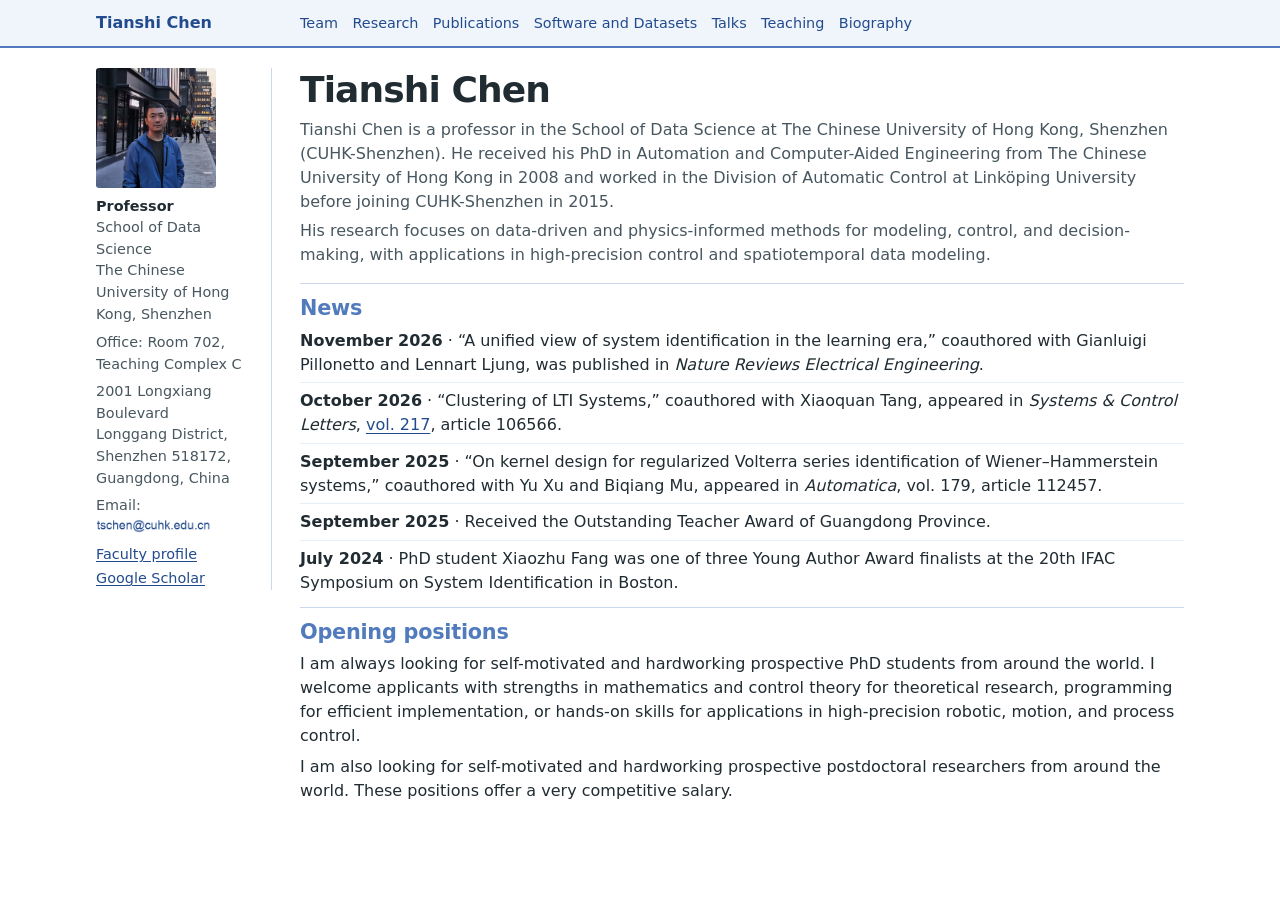
==== index.html @ 9d23c5f7 "Place Talks before Teaching in the site navigation" ====
<!doctype html>
<html lang="en">
<head>
<meta charset="utf-8">
<meta name="viewport" content="width=device-width, initial-scale=1">
<meta name="description" content="Tianshi Chen, Professor at CUHK-Shenzhen. Research in data-driven and physics-informed modeling, control, and decision-making.">
<title>Tianshi Chen | Professor, CUHK-Shenzhen</title>
<link rel="stylesheet" href="styles.css?v=blue-1">
</head>
<body id="top">
<a class="skip" href="#main">Skip to content</a>
<header class="top"><div class="wrap">
<a class="brand" href="#top">Tianshi Chen</a>
<nav aria-label="Main navigation"><a href="team.html">Team</a><a href="research.html">Research</a><a href="publications.html">Publications</a><a href="software-datasets.html">Software and Datasets</a><a href="talks.html">Talks</a><a href="teaching.html">Teaching</a><a href="biography.html">Biography</a></nav>
</div></header>
<div class="wrap page-layout">
<aside class="profile" aria-label="Academic profile">
<img class="portrait" src="portrait.jpg" alt="Tianshi Chen standing on a city street" width="800" height="638">
<div class="profile-details">
<p class="profile-role">Professor</p>
<p>School of Data Science<br>The Chinese University of Hong Kong, Shenzhen</p>
<address class="profile-contact" id="contact">
<p>Office: Room 702, Teaching Complex C</p>
<p class="profile-email">2001 Longxiang Boulevard<br>
Longgang District, Shenzhen 518172,<br>
Guangdong, China</p>
<p class="profile-email">Email: <a href="mailto:tschen@cuhk.edu.cn"><img class="email-image" src="email-address.png?v=blue-1" alt="tschen@cuhk.edu.cn" width="286" height="34"></a></p>
</address>
<div class="profile-links">
<a href="https://sds.cuhk.edu.cn/en/teacher/265">Faculty profile</a>
<a href="https://scholar.google.com/citations?user=CO48-XMAAAAJ">Google Scholar</a>
</div>
</div>
</aside>
<main id="main">
<section class="page-heading" aria-labelledby="name">
<h1 id="name">Tianshi Chen</h1>
<p class="intro">Tianshi Chen is a professor in the School of Data Science at The Chinese University of Hong Kong, Shenzhen (CUHK-Shenzhen). He received his PhD in Automation and Computer-Aided Engineering from The Chinese University of Hong Kong in 2008 and worked in the Division of Automatic Control at Linköping University before joining CUHK-Shenzhen in 2015.</p>
<p>His research focuses on data-driven and physics-informed methods for modeling, control, and decision-making, with applications in high-precision control and spatiotemporal data modeling.</p>
</section>
<section class="section" id="news">
<h2>News</h2>
<ul class="rows">
<li><strong><time datetime="2026-11">November 2026</time></strong> · “A unified view of system identification in the learning era,” coauthored with Gianluigi Pillonetto and Lennart Ljung, was published in <em>Nature Reviews Electrical Engineering</em>.</li>
<li><strong><time datetime="2026-10">October 2026</time></strong> · “Clustering of LTI Systems,” coauthored with Xiaoquan Tang, appeared in <em>Systems &amp; Control Letters</em>, <a href="https://www.sciencedirect.com/journal/systems-and-control-letters/vol/217/suppl/C">vol. 217</a>, article 106566.</li>
<li><strong><time datetime="2025-09">September 2025</time></strong> · “On kernel design for regularized Volterra series identification of Wiener–Hammerstein systems,” coauthored with Yu Xu and Biqiang Mu, appeared in <em>Automatica</em>, vol. 179, article 112457.</li>
<li><strong><time datetime="2025-09">September 2025</time></strong> · Received the Outstanding Teacher Award of Guangdong Province.</li>
<li><strong><time datetime="2024-07">July 2024</time></strong> · PhD student Xiaozhu Fang was one of three Young Author Award finalists at the 20th IFAC Symposium on System Identification in Boston.</li>
</ul>
</section>
<section class="section content" id="opening-positions">
<h2>Opening positions</h2>
<p>I am always looking for self-motivated and hardworking prospective PhD students from around the world. I welcome applicants with strengths in mathematics and control theory for theoretical research, programming for efficient implementation, or hands-on skills for applications in high-precision robotic, motion, and process control.</p>
<p>I am also looking for self-motivated and hardworking prospective postdoctoral researchers from around the world. These positions offer a very competitive salary.</p>
</section>
</main>
</div>
</body>
</html>
---- styles.css ----
:root {
  color-scheme: light;
  --ink: #202c32;
  --muted: #48575f;
  --accent: #224b8d;
  --accent-bright: #527bbd;
  --header: #f0f5fc;
  --line: #c9d8ed;
  --subtle-line: #e7eef7;
  --paper: #fff;
  --sidebar-width: 11rem;
  --column-gap: 1.75rem;
}

* { box-sizing: border-box; }
body {
  margin: 0;
  background: var(--paper);
  color: var(--ink);
  font: 1rem/1.5 system-ui, sans-serif;
}
h1, h2, h3, p { margin: 0; }
h1, h2, h3 { line-height: 1.24; }
h1 { font-size: clamp(1.8rem, 4vw, 2.25rem); letter-spacing: -.025em; }
h2 { font-size: 1.3rem; letter-spacing: -.012em; }
h3 { font-size: 1rem; font-weight: 650; }
a { color: var(--accent); text-underline-offset: .16em; }
a:hover { text-decoration-thickness: 2px; }
a:focus-visible { outline: 2px solid var(--accent); outline-offset: 3px; }
.wrap { width: min(68rem, calc(100% - 2.5rem)); margin-inline: auto; }

.skip {
  position: absolute;
  left: 1rem;
  top: .5rem;
  transform: translateY(-150%);
  padding: .4rem .65rem;
  background: var(--paper);
  z-index: 1;
}
.skip:focus { transform: none; }
.top { background: var(--header); border-bottom: 2px solid var(--accent-bright); }
.top .wrap {
  display: grid;
  align-items: baseline;
  row-gap: .35rem;
  padding-block: .7rem;
}
.brand { justify-self: start; color: var(--accent); font-weight: 750; white-space: nowrap; }
.top a { text-decoration: none; }
nav { display: flex; flex-wrap: wrap; gap: .25rem .9rem; font-size: .9rem; }
nav a:hover, nav a[aria-current="page"] { text-decoration: underline; }
nav a[aria-current="page"] { font-weight: 700; }

.top .wrap, .page-layout {
  grid-template-columns: var(--sidebar-width) minmax(0, 1fr);
  column-gap: var(--column-gap);
}

.page-layout {
  display: grid;
  padding-block: 1.2rem 1.65rem;
}
.profile {
  align-self: start;
  border-inline-end: 1px solid var(--line);
  font-size: .9rem;
  color: var(--muted);
}
.portrait {
  display: block;
  width: 7.5rem;
  height: auto;
  aspect-ratio: 1;
  object-fit: cover;
  object-position: center 43%;
  border-radius: .2rem;
}
.profile-details { margin-top: .5rem; padding-inline-end: 1rem; }
.profile-role { font-weight: 700; color: var(--ink); }
.profile-links { display: flex; flex-wrap: wrap; gap: .15rem .65rem; margin-top: .4rem; }

.page-heading { margin-bottom: 1rem; }
.page-heading p { margin-top: .35rem; color: var(--muted); }
.links { display: flex; flex-wrap: wrap; align-items: baseline; gap: .2rem .8rem; margin-top: .4rem; }
.button { font-weight: 650; }

.section { border-top: 1px solid var(--line); padding-block: .75rem; }
.section h2 { margin-bottom: .4rem; color: var(--accent-bright); }
.content > p + p { margin-top: .45rem; }
.rows p, .meta { color: var(--muted); }
.rows { list-style: none; padding: 0; margin: 0; }
.rows > li { padding-block: .36rem; border-bottom: 1px solid var(--subtle-line); }
.rows > li:first-child { padding-top: 0; }
.rows > li:last-child { padding-bottom: 0; border-bottom: 0; }
.meta { font-size: .9rem; line-height: 1.4; }
.pub { display: grid; grid-template-columns: 2.6rem minmax(0, 1fr); gap: .4rem; }
.year, .numbered-list > li::marker { color: var(--accent); font-variant-numeric: tabular-nums; font-weight: 650; }
.numbered-list { list-style: decimal; padding-inline-start: 2rem; }

@media (max-width: 600px) {
  .wrap { width: calc(100% - 1.5rem); }
  .top .wrap, .page-layout { grid-template-columns: minmax(0, 1fr); }
  .page-layout { row-gap: .9rem; padding-top: .85rem; }
  .profile {
    display: grid;
    grid-template-columns: 4.25rem minmax(0, 1fr);
    gap: .65rem;
    border-inline-end: 0;
    border-bottom: 1px solid var(--line);
    padding: 0 0 .6rem;
  }
  .portrait { width: 100%; }
  .profile-details { margin-top: 0; padding-inline-end: 0; }
}

.research-summary { margin-bottom: .5rem; }

.profile-contact { margin-top: .45rem; font-style: normal; overflow-wrap: anywhere; }

.profile-email { margin-top: .35rem; }

.email-image { width: auto; height: .95em; max-width: 100%; object-fit: contain; vertical-align: -.08em; }
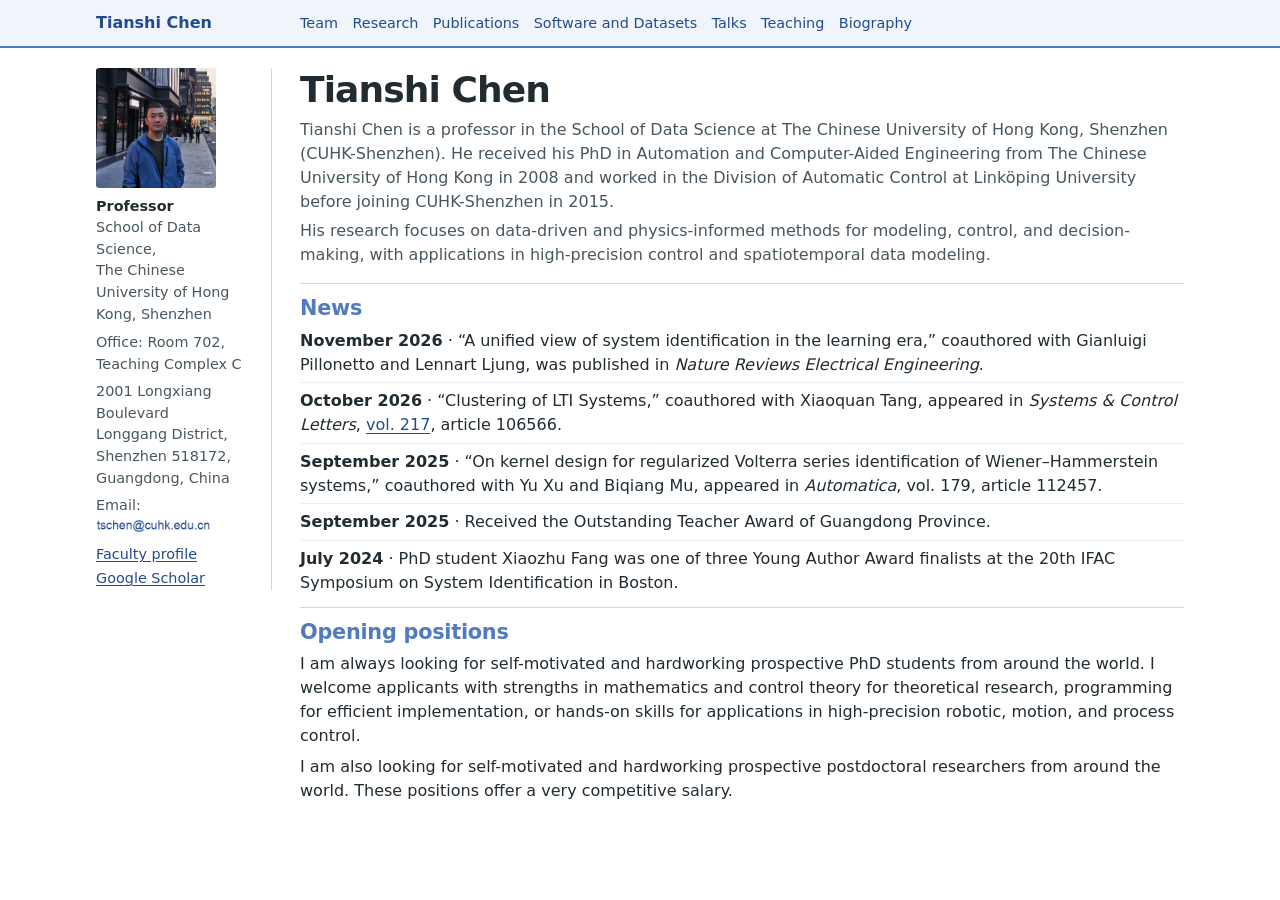
==== commit 062859b9: "Add a comma after School of Data Science in the sidebar" ====
--- a/index.html
+++ b/index.html
@@ -18,7 +18,7 @@
 <img class="portrait" src="portrait.jpg" alt="Tianshi Chen standing on a city street" width="800" height="638">
 <div class="profile-details">
 <p class="profile-role">Professor</p>
-<p>School of Data Science<br>The Chinese University of Hong Kong, Shenzhen</p>
+<p>School of Data Science,<br>The Chinese University of Hong Kong, Shenzhen</p>
 <address class="profile-contact" id="contact">
 <p>Office: Room 702, Teaching Complex C</p>
 <p class="profile-email">2001 Longxiang Boulevard<br>
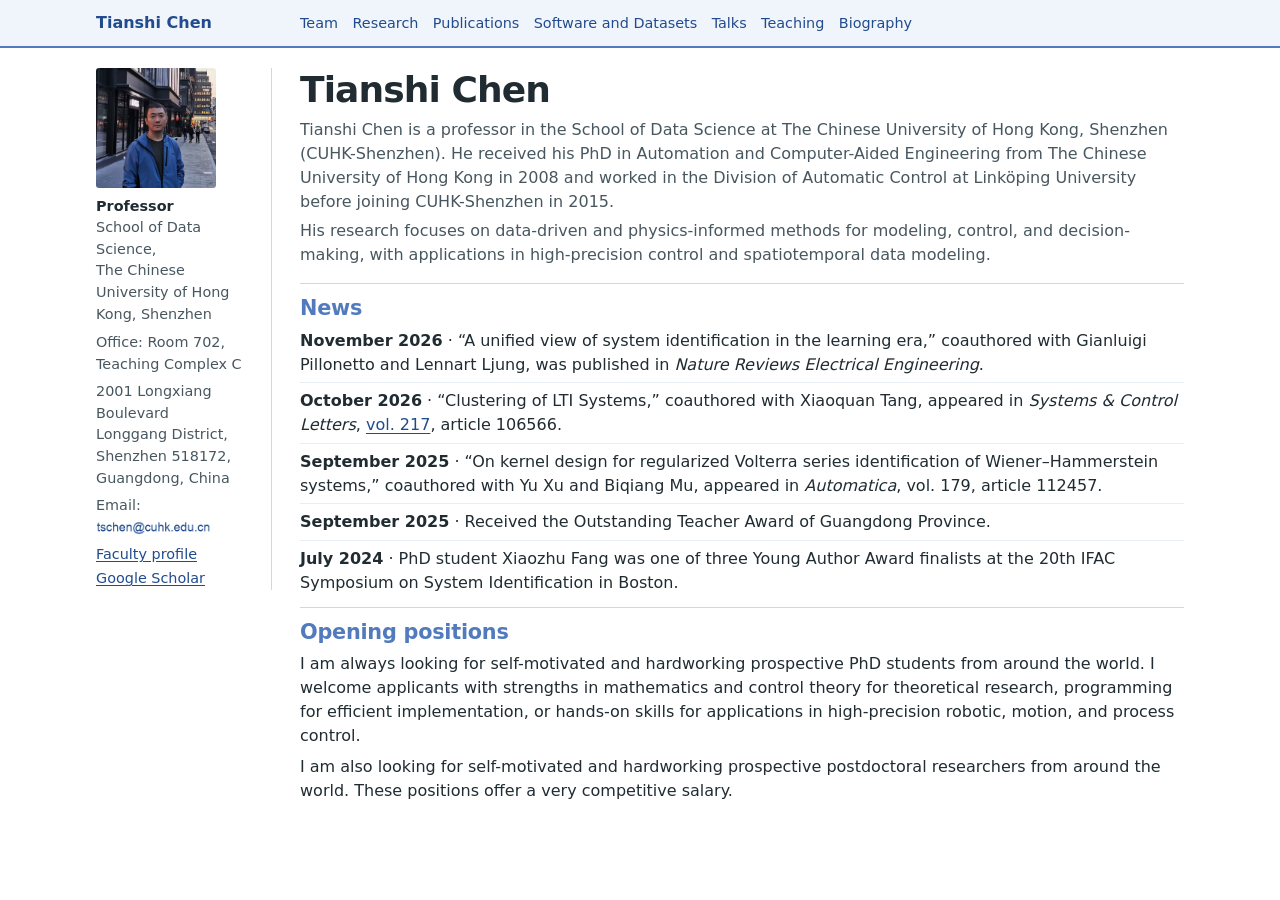
==== commit 06612917: "Align the sidebar email and update two Team dates" ====
--- a/index.html
+++ b/index.html
@@ -5,7 +5,7 @@
 <meta name="viewport" content="width=device-width, initial-scale=1">
 <meta name="description" content="Tianshi Chen, Professor at CUHK-Shenzhen. Research in data-driven and physics-informed modeling, control, and decision-making.">
 <title>Tianshi Chen | Professor, CUHK-Shenzhen</title>
-<link rel="stylesheet" href="styles.css?v=blue-1">
+<link rel="stylesheet" href="styles.css?v=blue-2">
 </head>
 <body id="top">
 <a class="skip" href="#main">Skip to content</a>
--- a/styles.css
+++ b/styles.css
@@ -120,4 +120,5 @@
 
 .profile-email { margin-top: .35rem; }
 
-.email-image { width: auto; height: .95em; max-width: 100%; object-fit: contain; vertical-align: -.08em; }
+/* The email image has nine pixels below the text baseline in its 34px canvas. */
+.email-image { width: auto; height: .95em; max-width: 100%; object-fit: contain; vertical-align: -.25em; }
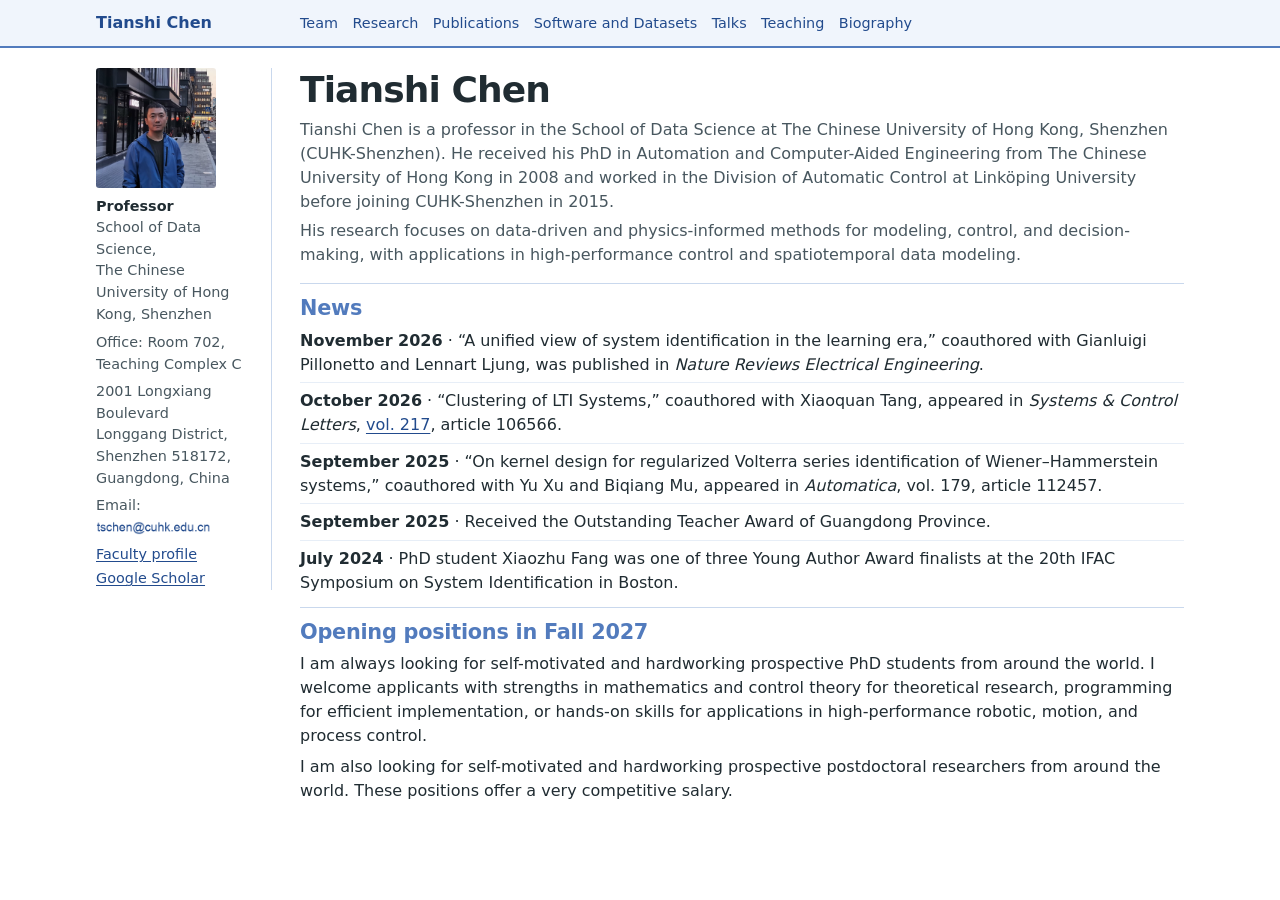
==== commit 6b93c51d: "Update research interests, Team profile, and Fall 2027 openings" ====
--- a/index.html
+++ b/index.html
@@ -36,7 +36,7 @@
 <section class="page-heading" aria-labelledby="name">
 <h1 id="name">Tianshi Chen</h1>
 <p class="intro">Tianshi Chen is a professor in the School of Data Science at The Chinese University of Hong Kong, Shenzhen (CUHK-Shenzhen). He received his PhD in Automation and Computer-Aided Engineering from The Chinese University of Hong Kong in 2008 and worked in the Division of Automatic Control at Linköping University before joining CUHK-Shenzhen in 2015.</p>
-<p>His research focuses on data-driven and physics-informed methods for modeling, control, and decision-making, with applications in high-precision control and spatiotemporal data modeling.</p>
+<p>His research focuses on data-driven and physics-informed methods for modeling, control, and decision-making, with applications in high-performance control and spatiotemporal data modeling.</p>
 </section>
 <section class="section" id="news">
 <h2>News</h2>
@@ -49,8 +49,8 @@
 </ul>
 </section>
 <section class="section content" id="opening-positions">
-<h2>Opening positions</h2>
-<p>I am always looking for self-motivated and hardworking prospective PhD students from around the world. I welcome applicants with strengths in mathematics and control theory for theoretical research, programming for efficient implementation, or hands-on skills for applications in high-precision robotic, motion, and process control.</p>
+<h2>Opening positions in Fall 2027</h2>
+<p>I am always looking for self-motivated and hardworking prospective PhD students from around the world. I welcome applicants with strengths in mathematics and control theory for theoretical research, programming for efficient implementation, or hands-on skills for applications in high-performance robotic, motion, and process control.</p>
 <p>I am also looking for self-motivated and hardworking prospective postdoctoral researchers from around the world. These positions offer a very competitive salary.</p>
 </section>
 </main>
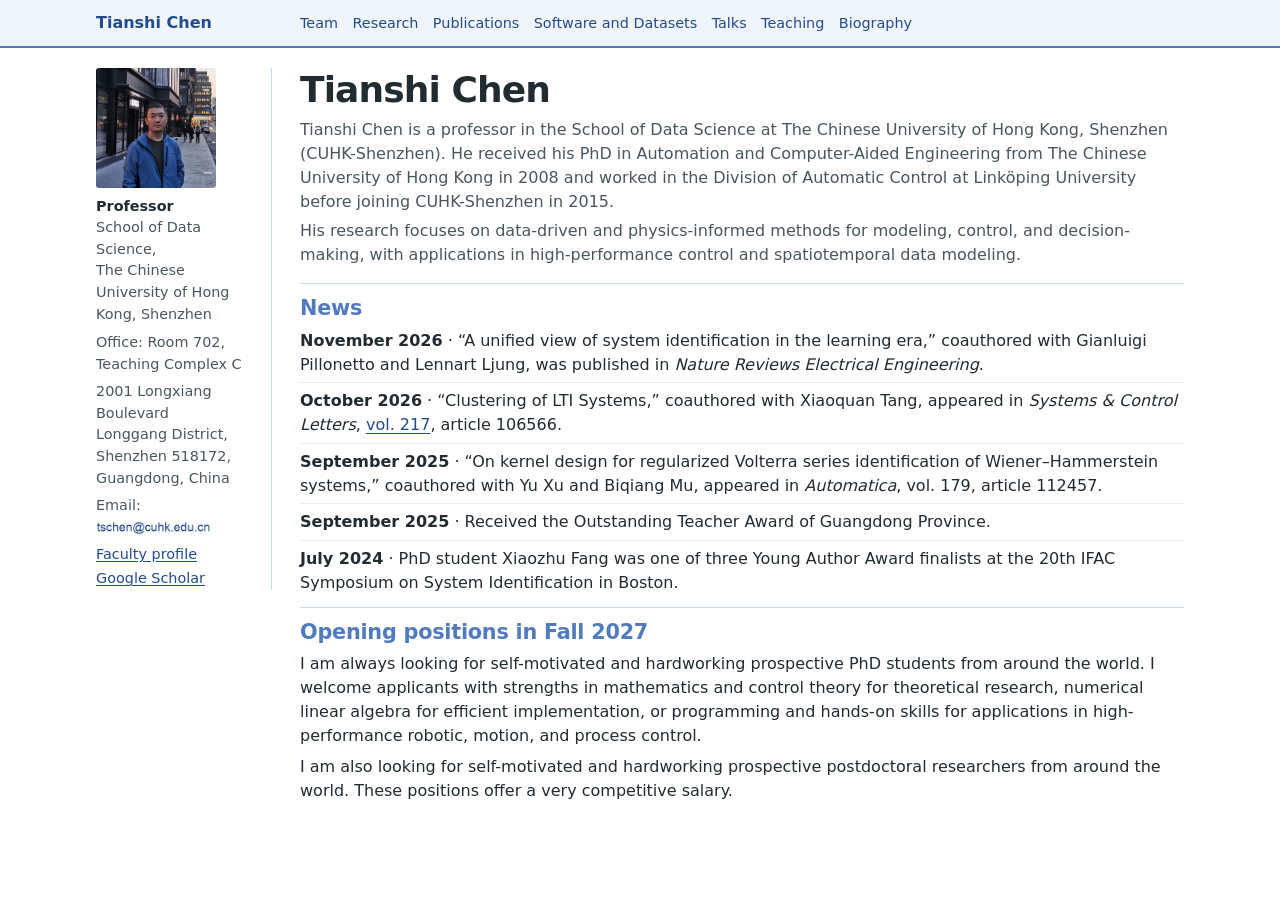
==== commit 49082780: "Update desired skills in the PhD opening description" ====
--- a/index.html
+++ b/index.html
@@ -50,7 +50,7 @@
 </section>
 <section class="section content" id="opening-positions">
 <h2>Opening positions in Fall 2027</h2>
-<p>I am always looking for self-motivated and hardworking prospective PhD students from around the world. I welcome applicants with strengths in mathematics and control theory for theoretical research, programming for efficient implementation, or hands-on skills for applications in high-performance robotic, motion, and process control.</p>
+<p>I am always looking for self-motivated and hardworking prospective PhD students from around the world. I welcome applicants with strengths in mathematics and control theory for theoretical research, numerical linear algebra for efficient implementation, or programming and hands-on skills for applications in high-performance robotic, motion, and process control.</p>
 <p>I am also looking for self-motivated and hardworking prospective postdoctoral researchers from around the world. These positions offer a very competitive salary.</p>
 </section>
 </main>
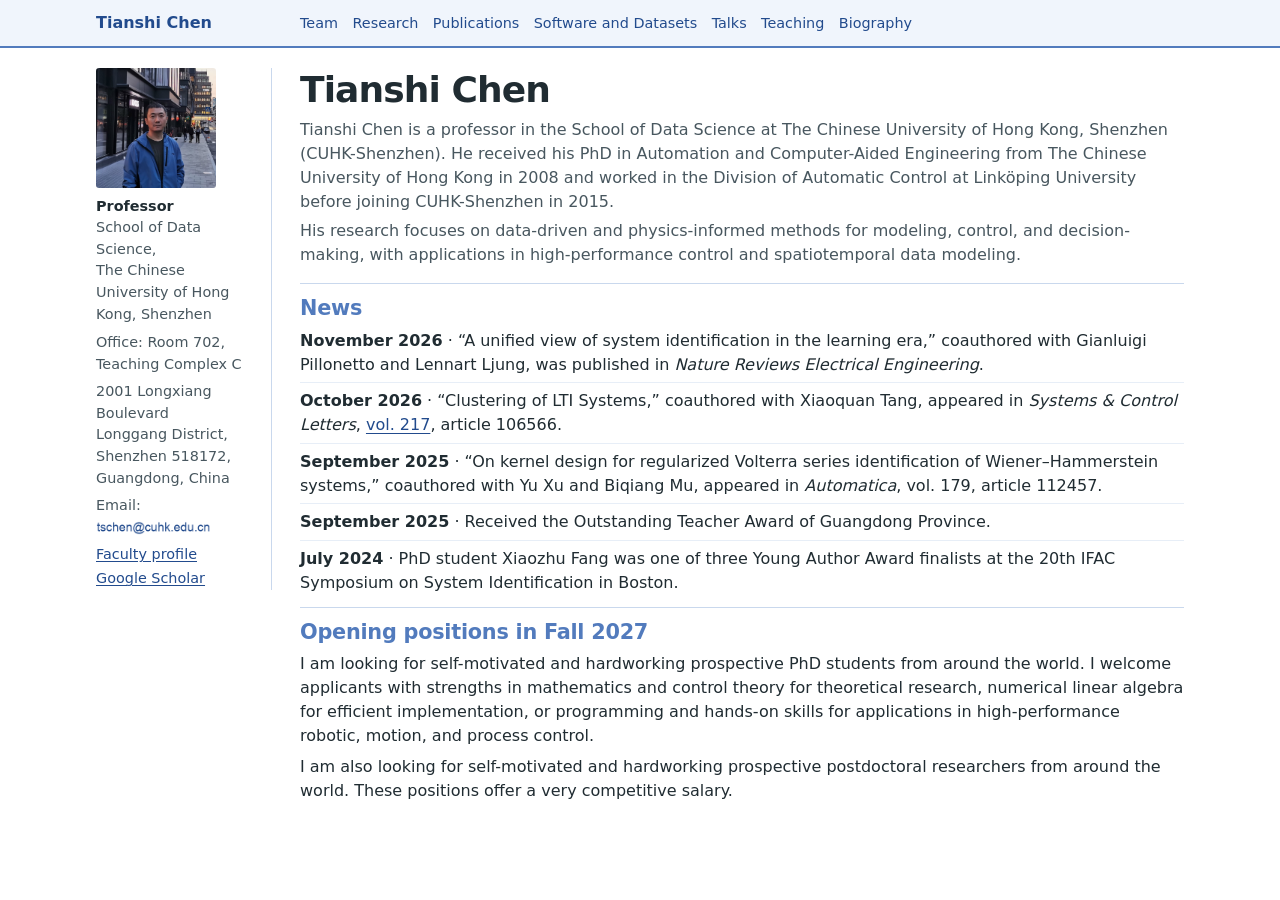
==== commit 175207eb: "Revise the opening positions introduction" ====
--- a/index.html
+++ b/index.html
@@ -50,7 +50,7 @@
 </section>
 <section class="section content" id="opening-positions">
 <h2>Opening positions in Fall 2027</h2>
-<p>I am always looking for self-motivated and hardworking prospective PhD students from around the world. I welcome applicants with strengths in mathematics and control theory for theoretical research, numerical linear algebra for efficient implementation, or programming and hands-on skills for applications in high-performance robotic, motion, and process control.</p>
+<p>I am looking for self-motivated and hardworking prospective PhD students from around the world. I welcome applicants with strengths in mathematics and control theory for theoretical research, numerical linear algebra for efficient implementation, or programming and hands-on skills for applications in high-performance robotic, motion, and process control.</p>
 <p>I am also looking for self-motivated and hardworking prospective postdoctoral researchers from around the world. These positions offer a very competitive salary.</p>
 </section>
 </main>
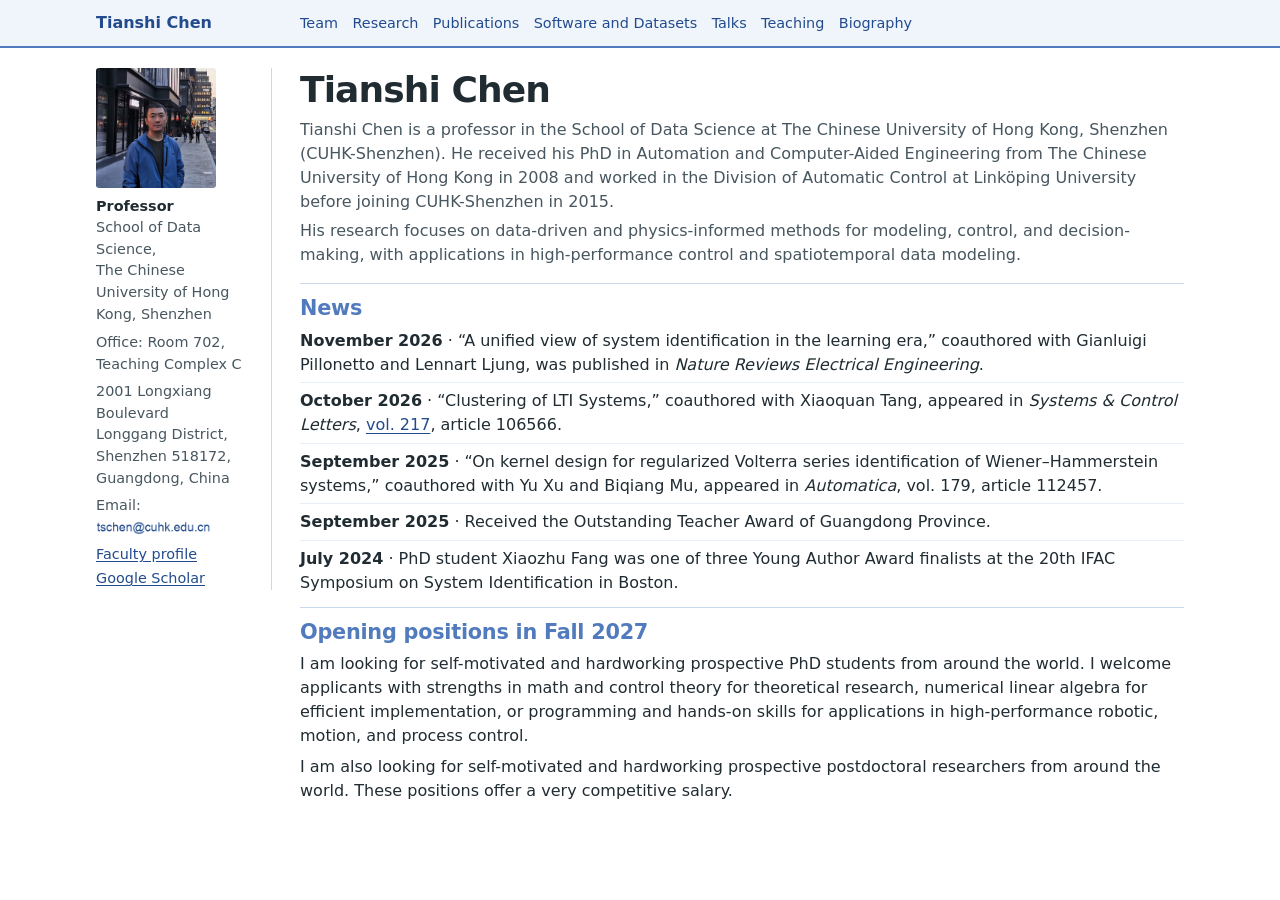
==== commit d76e0394: "Use math in the opening positions description" ====
--- a/index.html
+++ b/index.html
@@ -50,7 +50,7 @@
 </section>
 <section class="section content" id="opening-positions">
 <h2>Opening positions in Fall 2027</h2>
-<p>I am looking for self-motivated and hardworking prospective PhD students from around the world. I welcome applicants with strengths in mathematics and control theory for theoretical research, numerical linear algebra for efficient implementation, or programming and hands-on skills for applications in high-performance robotic, motion, and process control.</p>
+<p>I am looking for self-motivated and hardworking prospective PhD students from around the world. I welcome applicants with strengths in math and control theory for theoretical research, numerical linear algebra for efficient implementation, or programming and hands-on skills for applications in high-performance robotic, motion, and process control.</p>
 <p>I am also looking for self-motivated and hardworking prospective postdoctoral researchers from around the world. These positions offer a very competitive salary.</p>
 </section>
 </main>
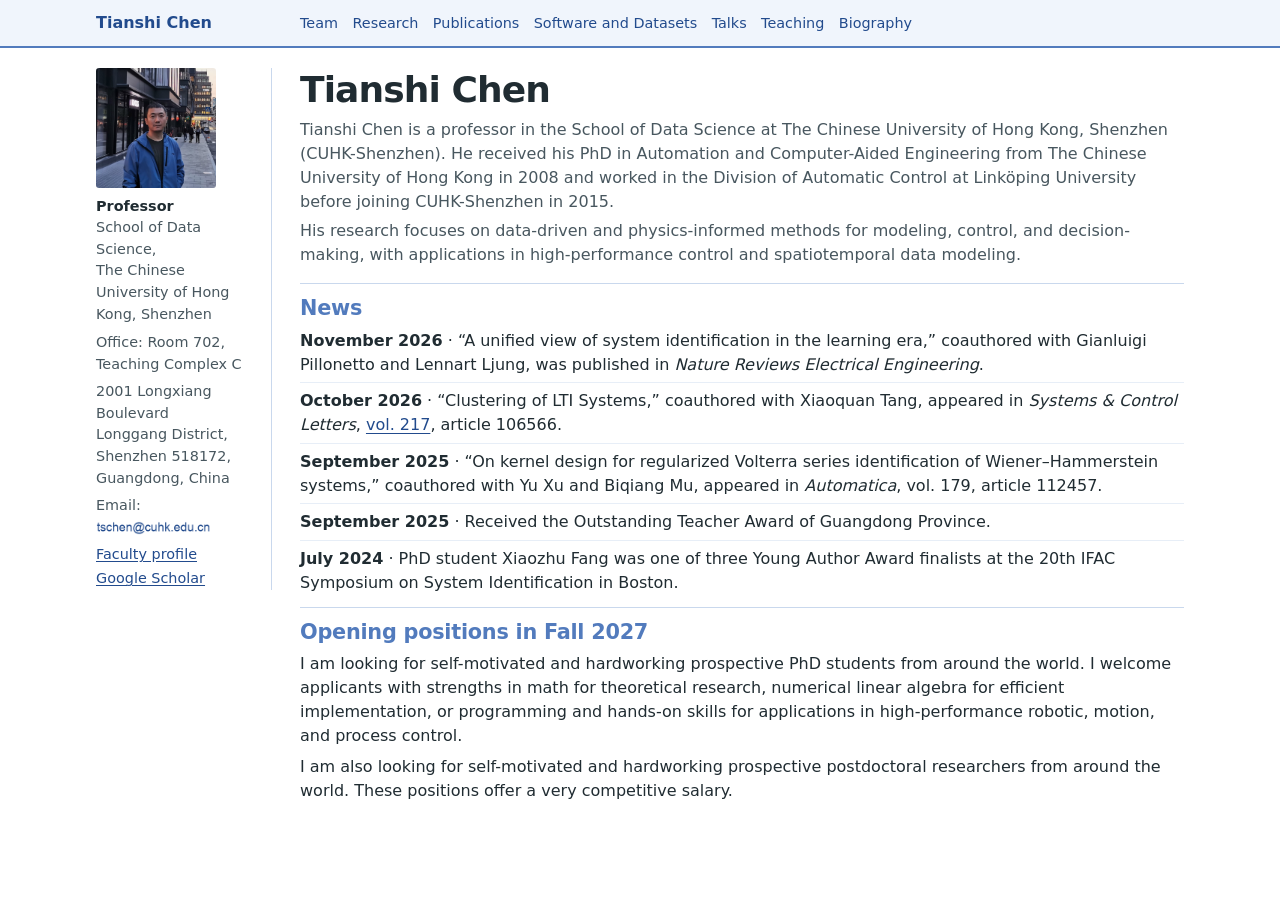
==== commit f93bfb72: "Simplify the theoretical research skills description" ====
--- a/index.html
+++ b/index.html
@@ -50,7 +50,7 @@
 </section>
 <section class="section content" id="opening-positions">
 <h2>Opening positions in Fall 2027</h2>
-<p>I am looking for self-motivated and hardworking prospective PhD students from around the world. I welcome applicants with strengths in math and control theory for theoretical research, numerical linear algebra for efficient implementation, or programming and hands-on skills for applications in high-performance robotic, motion, and process control.</p>
+<p>I am looking for self-motivated and hardworking prospective PhD students from around the world. I welcome applicants with strengths in math for theoretical research, numerical linear algebra for efficient implementation, or programming and hands-on skills for applications in high-performance robotic, motion, and process control.</p>
 <p>I am also looking for self-motivated and hardworking prospective postdoctoral researchers from around the world. These positions offer a very competitive salary.</p>
 </section>
 </main>
